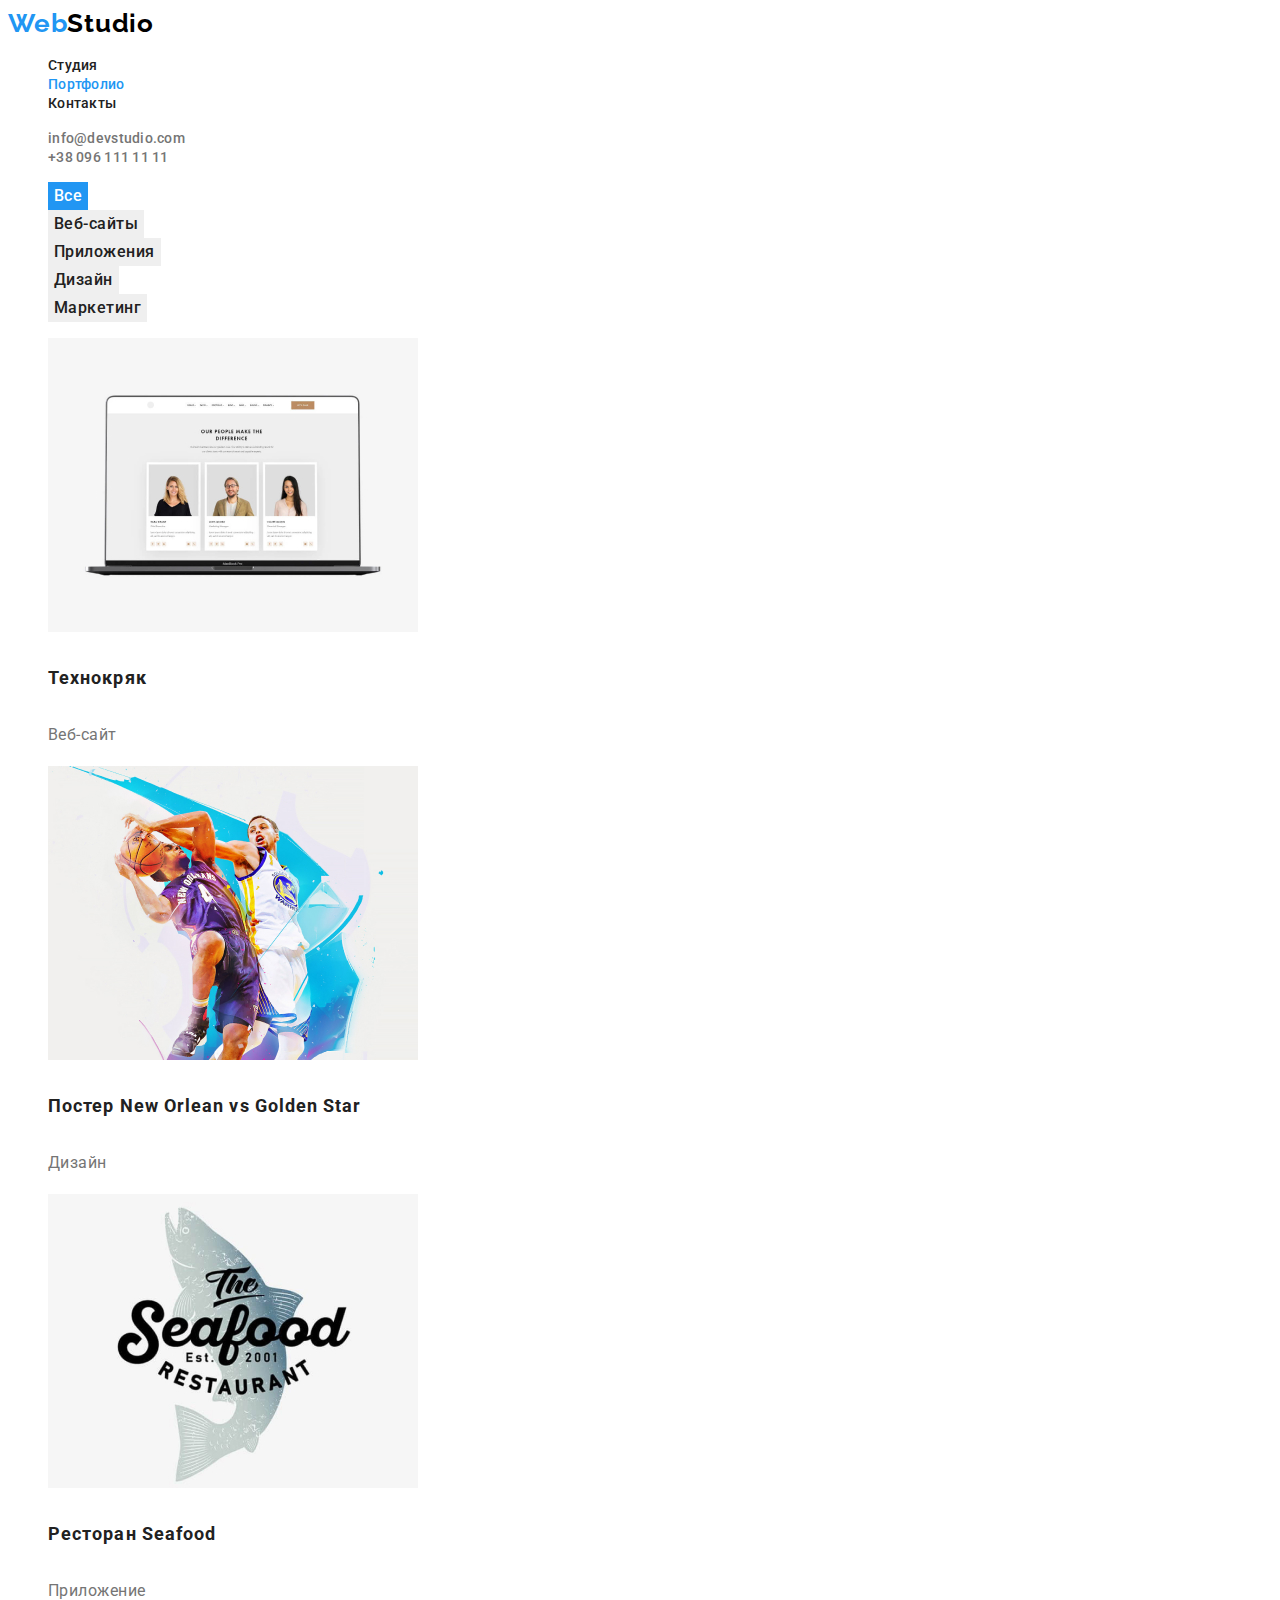
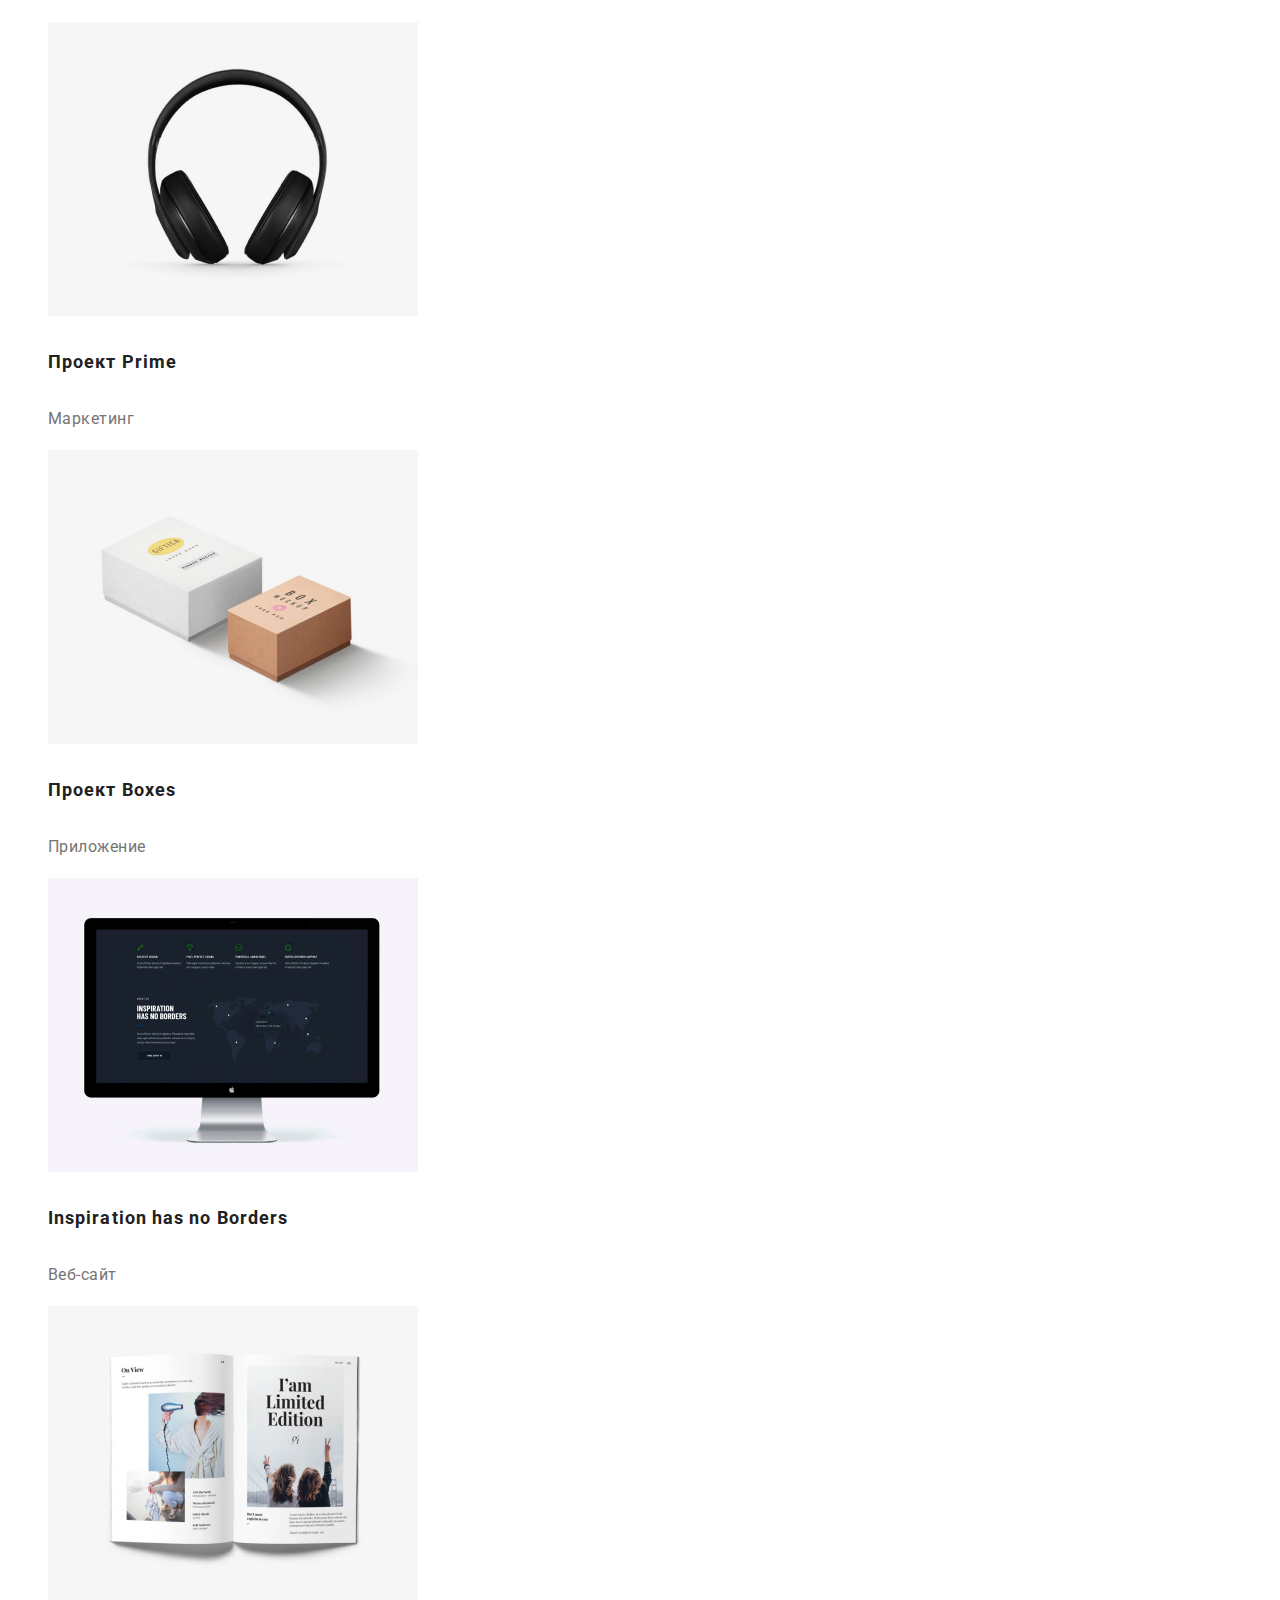
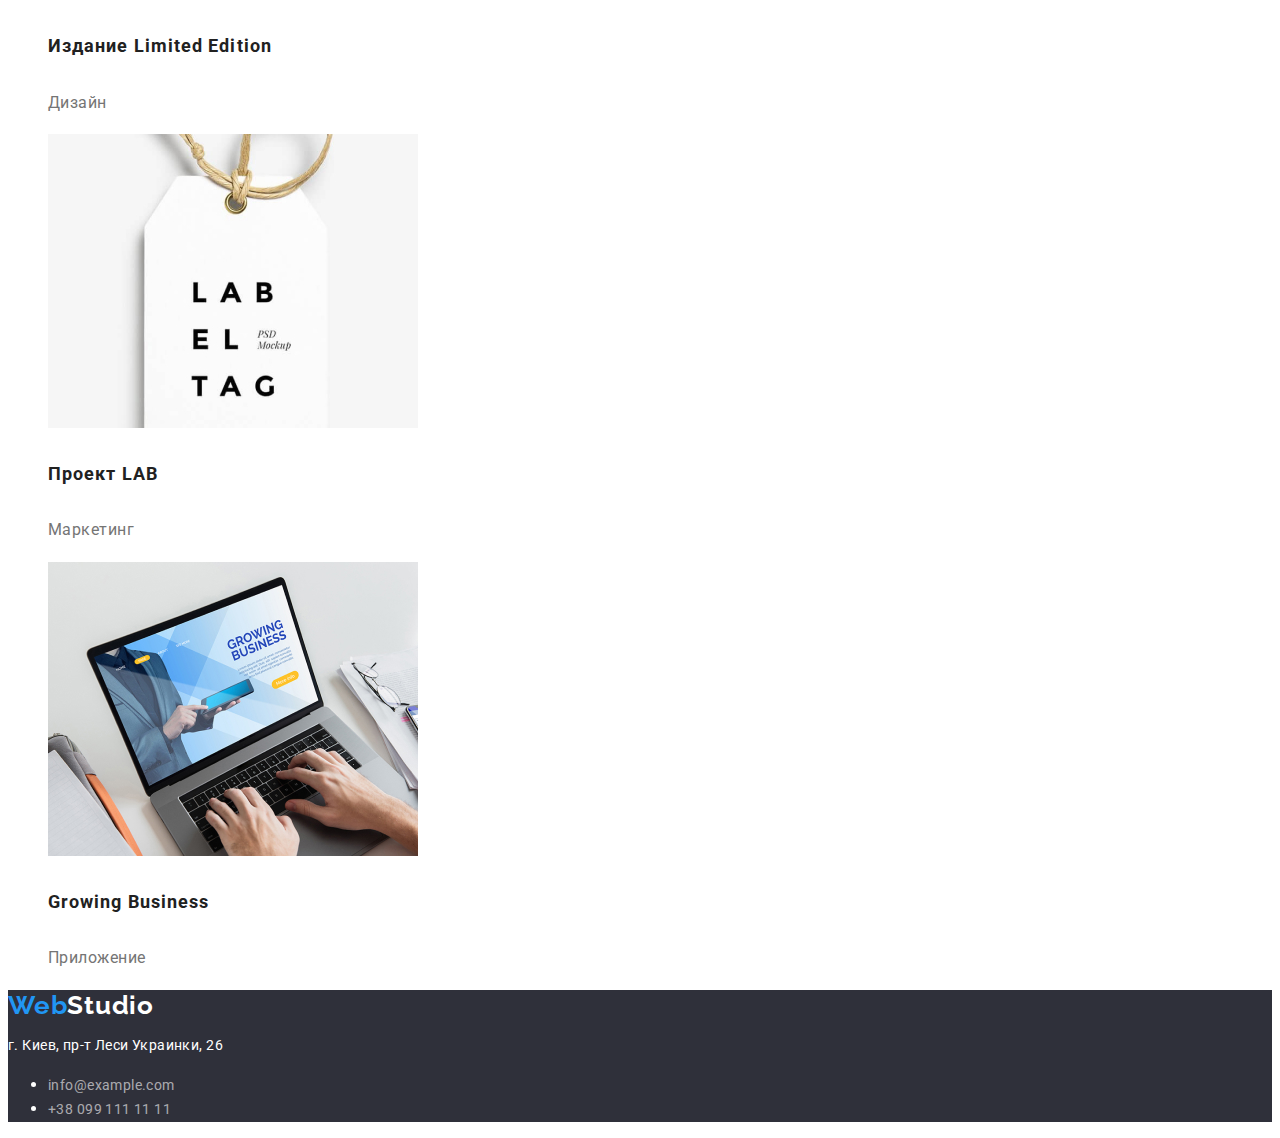
==== portfolio.html @ 3a8ef702 "Копирует файлы из ДЗ-2 в ДЗ-3" ====
<!DOCTYPE html>
<html lang="ru">
  <head>
    <meta charset="UTF-8" />
    <meta http-equiv="X-UA-Compatible" content="IE=edge" />
    <meta name="viewport" content="width=device-width, initial-scale=1.0" />
    <link rel="preconnect" href="https://fonts.googleapis.com">
    <link rel="preconnect" href="https://fonts.gstatic.com" crossorigin>
    <link href="https://fonts.googleapis.com/css2?family=Raleway:wght@700&family=Roboto:wght@400;500;700;900&display=swap" rel="stylesheet">
    <title>Document</title>
    <link rel="stylesheet" href="./css/styles.css" />
  </head>
  <body>
    <!-- Header -->
    <header class="head">
      <nav class="head-navigation">
        <a href="index.html" lang="en" class="head-navigation-logo link">Web<span class="head-navigation-logo-span">Studio</span></a>
        <ul class="head-navigation-list">
          <li><a href="./index.html" class="head-navigation-list-link link">Студия</a></li>
          <li><a href="./portfolio.html" class="head-navigation-list-link current link">Портфолио</a></li>
          <li><a href="" class="head-navigation-list-link link">Контакты</a></li>
        </ul>
        <ul class="head-navigation-contacts">
          <li><a href="mailto:info@devstudio.com" class="head-navigation-contacts-link link">info@devstudio.com</a></li>
          <li><a href="tel:+380961111111" class="head-navigation-contacts-link link">+38 096 111 11 11</a></li>
        </ul>
      </nav>
    </header>
    <main class="base">
      <!-- Кнопки -->
      <section class="filter">
        <div class="portfolio">
          <h2 class="title-hide">Фильтр</h2>
          <ul class="btns">
            <li class="btns-item">
              <button type="button" class="btns-item-klick first">Все</button>
            </li>
            <li class="btns-item">
              <button type="button" class="btns-item-klick">Веб-сайты</button>
            </li>
            <li class="btns-item">
              <button type="button" class="btns-item-klick">Приложения</button>
            </li>
            <li class="btns-item">
              <button type="button" class="btns-item-klick">Дизайн</button>
            </li>
            <li class="btns-item">
              <button type="button" class="btns-item-klick">Маркетинг</button>
            </li>
          </ul>
          <!-- Перечень -->
          <ul class="portfolio-list">
            <li class="portfolio-list-item">
              <img class="portfolio-list-item-images" src="./images/img_08.jpg" alt="фото-Технокряк" height="294" />
              <h4 class="portfolio-list-item-title">Технокряк</h4>
              <p class="portfolio-list-item-description">Веб-сайт</p>
            </li>
            <li class="portfolio-list-item">
              <img class="portfolio-list-item-images" src="./images/img_09.jpg" alt="фото-Постер-New-Orlean-vs-Golden-Star" height="294" />
              <h4 class="portfolio-list-item-title">Постер <span lang="en">New Orlean vs Golden Star</span></h4>
              <p class="portfolio-list-item-description">Дизайн</p>
            </li>
            <li class="portfolio-list-item">
              <img class="portfolio-list-item-images" src="./images/img_10.jpg" alt="фото-Ресторан-Seafood" height="294" />
              <h4 class="portfolio-list-item-title">Ресторан <span lang="en">Seafood</span></h4>
              <p class="portfolio-list-item-description">Приложение</p>
            </li>
            <li class="portfolio-list-item">
              <img class="portfolio-list-item-images" src="./images/img_11.jpg" alt="фото-Проект-Prime" height="294" />
              <h4 class="portfolio-list-item-title">Проект <span lang="en">Prime</span></h4>
              <p class="portfolio-list-item-description">Маркетинг</p>
            </li>
            <li class="portfolio-list-item">
              <img class="portfolio-list-item-images" src="./images/img_12.jpg" alt="фото-Проект-Boxes" height="294" />
              <h4 class="portfolio-list-item-title">Проект <span lang="en">Boxes</span></h4>
              <p class="portfolio-list-item-description">Приложение</p>
            </li>
            <li class="portfolio-list-item">
              <img class="portfolio-list-item-images" src="./images/img_13.jpg" alt="фото-Inspiration-has-no-Borders" height="294" />
              <h4 lang="en" class="portfolio-list-item-title">Inspiration has no Borders</h4>
              <p class="portfolio-list-item-description">Веб-сайт</p>
            </li>
            <li class="portfolio-list-item">
              <img class="portfolio-list-item-images" src="./images/img_14.jpg" alt="фото-Издание-Limited-Edition" height="294" />
              <h4 class="portfolio-list-item-title">Издание <span lang="en">Limited Edition</span></h4>
              <p class="portfolio-list-item-description">Дизайн</p>
            </li>
            <li class="portfolio-list-item">
              <img class="portfolio-list-item-images" src="./images/img_15.jpg" alt="фото-Проект-LAB" height="294" />
              <h4 class="portfolio-list-item-title">Проект <span lang="en">LAB</span></h4>
              <p class="portfolio-list-item-description">Маркетинг</p>
            </li>
            <li class="portfolio-list-item">
              <img class="portfolio-list-item-images" src="./images/img_16.jpg" alt="фото-Growing-Business" height="294" />
              <h4 lang="en" class="portfolio-list-item-title">Growing Business</h4>
              <p class="portfolio-list-item-description">Приложение</p>
            </li>
          </ul>
        </div>
      </section>
    </main>
    <footer class="basement">
      <a href="index.html" class="basement-link link"><span lang="en">Web<span class="basement-link-span">Studio</span></span></a>
      <address class="basement-adress">
        <p class="basement-adress-post">г. Киев, пр-т Леси Украинки, 26</p>
        <ul class="basement-adress-mt">
          <li><a href="mailto:info@example.com" class="basement-adress-mt-link link">info@example.com</a></li>
          <li><a href="tel:+380991111111" class="basement-adress-mt-link link">+38 099 111 11 11</a></li>
        </ul>
      </address>
    </footer>
  </body>
</html>
---- css/styles.css ----
:root {
  --color-head: #212121;
  --color-accent: #2196F3;
  --color-hover: #188CE8;
  --color-black: #000000;
  --color-gray: #757575;
  --color-white: #FFFFFF;
  --color-team: #F5F4FA;
  --color-basement: #2F303A;
  --color-alpha: rgba(255, 255, 255, 0.6);
}

body {
  font-family: 'Roboto', sans-serif;
  color: var(--color-white);
}

/* Дополнительный класс для снятия подчеркиваний со ссылок */
.link {
  text-decoration: none
}

/* ----------HEADER---------- */

.head-navigation-logo {
  font-family: 'Raleway', sans-serif;
  font-weight: 700;
  font-size: 26px;
  line-height: 1.19;
  letter-spacing: 0.03em;
  color: var(--color-accent);
}

.head-navigation-logo-span {
  color: var(--color-black);
}

.head-navigation-list-link {
  font-weight: 500;
  font-size: 14px;
  line-height: 1.14;
  letter-spacing: 0.02em;
  color: var(--color-head);
}

/* Подсветка текущей страницы */
.current {
  color: var(--color-accent);
}

.head-navigation-list-link:hover,
.head-navigation-list-link:focus {
  color: var(--color-accent);
}

.head-navigation-contacts-link {
  font-weight: 500;
  font-size: 14px;
  line-height: 1.14;  
  letter-spacing: 0.02em;
  color: var(--color-gray);
}

.head-navigation-contacts-link:focus,
.head-navigation-contacts-link:hover{
  color: var(--color-accent);
}

/* ----------ГЕРОЙ---------- */

.hero {
  background-color: var(--color-basement);
}

.hero-main {
  font-family: 'Roboto';
  font-weight: 900;
  font-size: 44px;
  line-height: 1.36;
  text-align: center;
  letter-spacing: 0.06em;
  text-transform: uppercase;
  color: var(--color-white);
}

.hero-button {
  font-family: Inherit;
  font-weight: 700;
  font-size: 16px;
  line-height: 1.88;
  display: flex;
  align-items: center;
  text-align: center;
  letter-spacing: 0.06em;
  border: 0;
  background-color: var(--color-accent);
  color: var(--color-white);
  cursor: pointer;
}

.hero-button:hover,
.hero-button:focus {
background-color: var(--color-hover);
}

/* ----------НАШИ ПРИИМЦЩЕСТВА---------- */

.title-hide {
  display: none;
}

.benefits-list-item-title {
  font-size: 14px;
  line-height: 1.14;
  letter-spacing: 0.03em;
  text-transform: uppercase;
  color: var(--color-head);
}

.benefits-list-item-text {
  font-size: 14px;
  line-height: 1.71;
  letter-spacing: 0.03em;
  color: var(--color-gray);
}

/* ----------ЧЕМ МЫ ЗАНИМАЕМСЯ---------- */

.doing-title {
  font-size: 36px;
  line-height: 1.17;
  text-align: center;
  letter-spacing: 0.03em;
  color: var(--color-head);
}

/* ----------НАША КОМАНДА---------- */

.our-team{
  background-color: var(--color-team);
  }

.team-title {
  font-size: 36px;
  line-height: 1.17;
  text-align: center;
  letter-spacing: 0.03em;
  color: var(--color-head);
}

.team-list-item {
  background-color: var(--color-white);
}

.team-list-item-teammate {
  font-weight: 500;
  font-size: 16px;
  line-height: 1.19;
  text-align: center;
  letter-spacing: 0.03em;
  color: var(--color-head);
}

.team-list-item-position {
  font-size: 16px;
  line-height: 1.19;
  text-align: center;
  letter-spacing: 0.03em;
  color: var(--color-gray);
}

/* ----------Портфолио---------- */

.btns-item-klick {
  font-family: Inherit;
  font-weight: 500;
  font-size: 16px;  
  line-height: 26px;
  text-align: center;
  letter-spacing: 0.03em;
  color: var(--color-head);
  cursor: pointer;
  border: 0;
}

/* Подсветка первой кнопки */

.first {
  color: var(--color-white);
  background-color: var(--color-accent);
}

.btns-item-klick:hover,
.btns-item-klick:focus{
  background-color: var(--color-accent);
  color: var(--color-white);
}

.portfolio-list-item-title {
  font-size: 18px;
  line-height: 2;
  letter-spacing: 0.06em;
  color: var(--color-head);
}

.portfolio-list-item-description {
  font-size: 16px;
  line-height: 1.88;
  letter-spacing: 0.03em;
  color: var(--color-gray);
}

/* ----------ПОДВАЛ---------- */

.basement {
  background-color: var(--color-basement);
}

.basement-link {
  font-family: 'Raleway';
  font-weight: 700;
  font-size: 26px;
  line-height: 1.19;
  letter-spacing: 0.03em;
  color: var(--color-accent);
}

.basement-link-span{
  color: var(--color-white);
}

.basement-adress-post {
  font-style: normal;
  font-size: 14px;
  line-height: 1.71;
  letter-spacing: 0.03em;
  color: var(--color-white);
}

.basement-adress-mt-link {
  font-style: normal;
  font-size: 14px;
  line-height: 1.71;
  letter-spacing: 0.03em;
  color: var(--color-alpha);
}

.basement-adress-mt-link:hover,
.basement-adress-mt-link:focus {
  color: var(--color-accent);
}
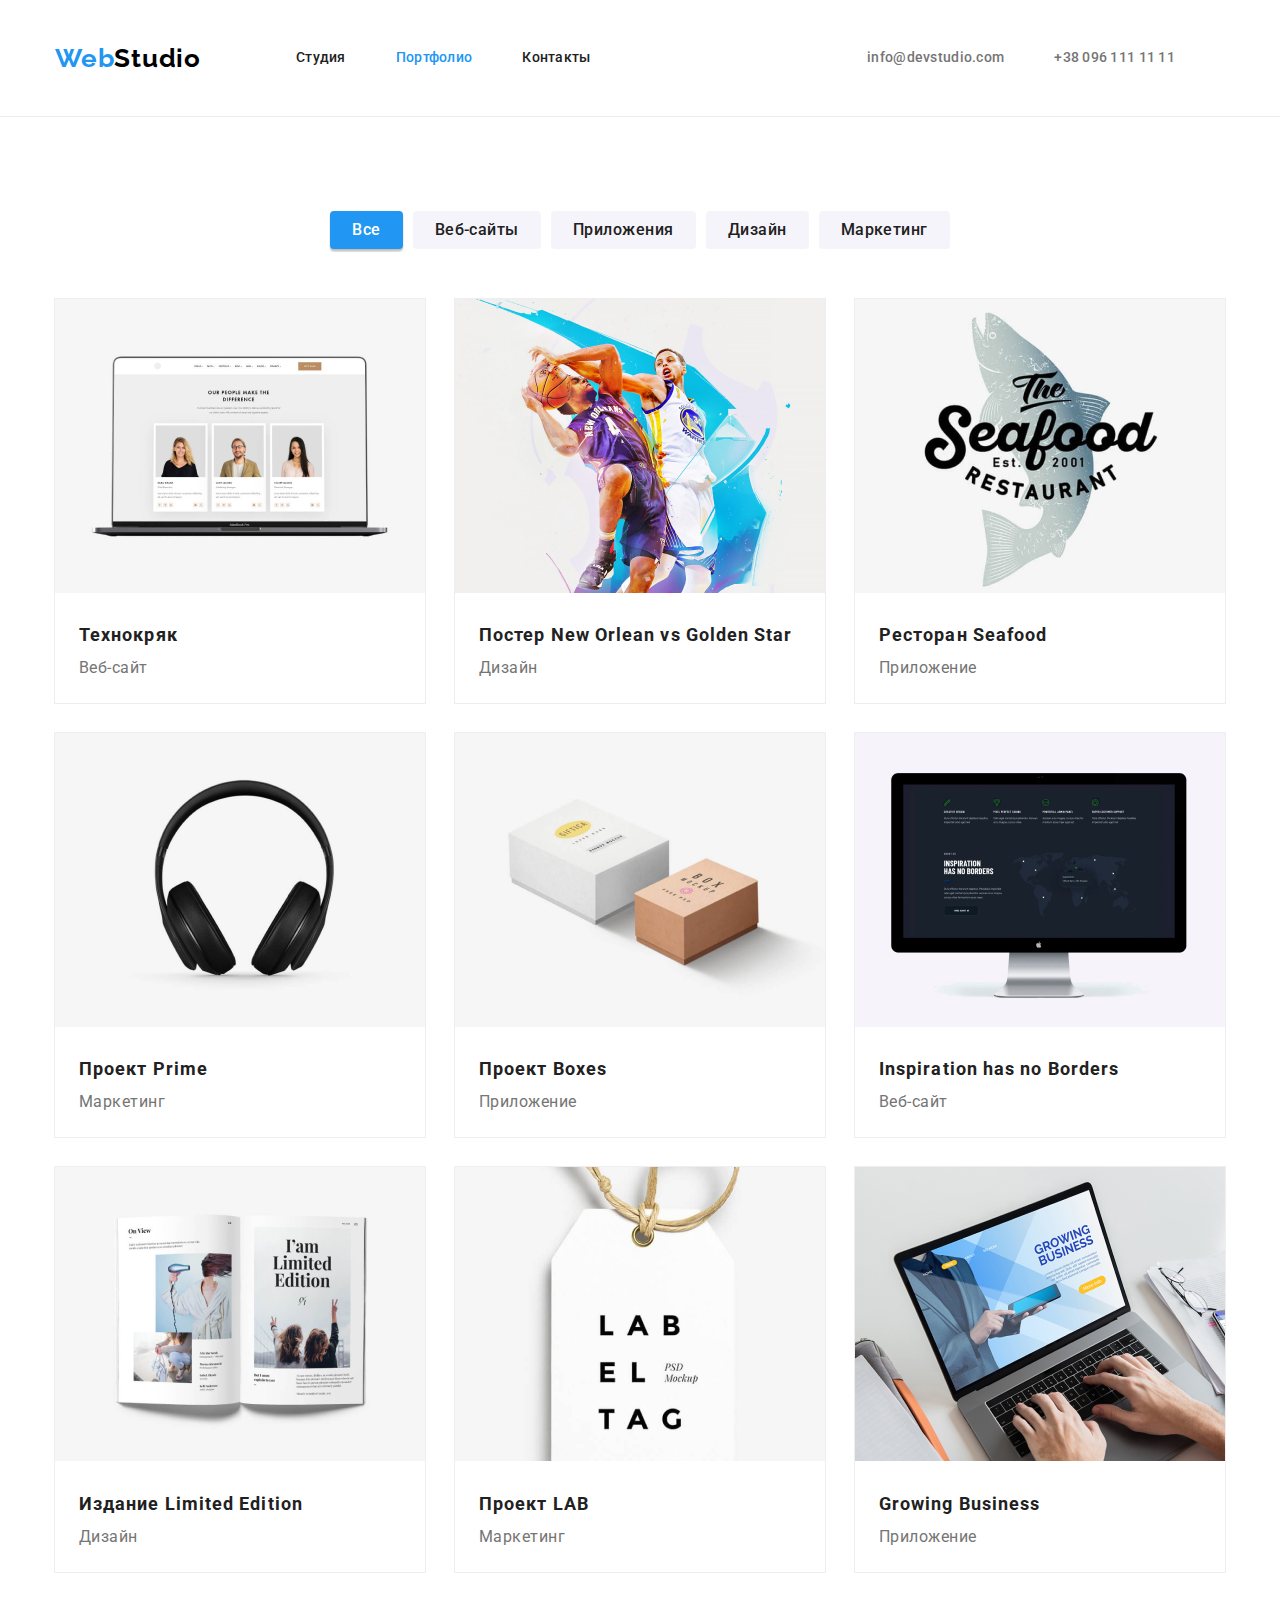
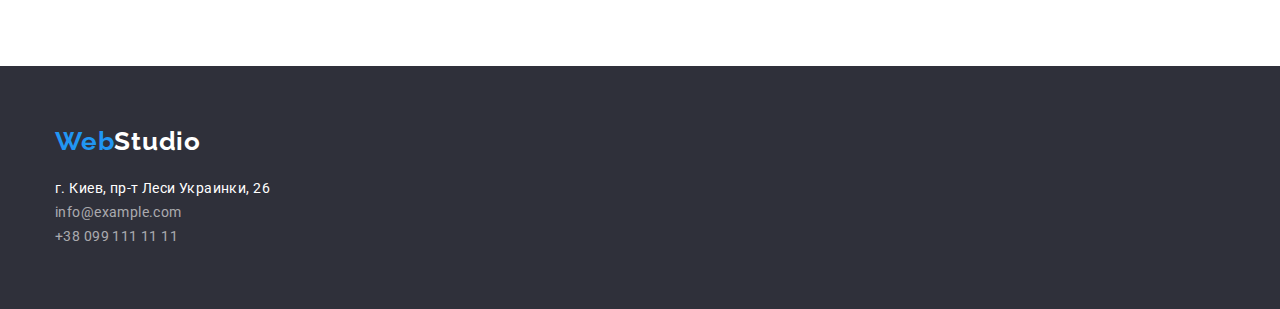
==== commit aa27e62b: "Виконання ДЗ-3" ====
--- a/portfolio.html
+++ b/portfolio.html
@@ -1,113 +1,172 @@
 <!DOCTYPE html>
 <html lang="ru">
-  <head>
-    <meta charset="UTF-8" />
-    <meta http-equiv="X-UA-Compatible" content="IE=edge" />
-    <meta name="viewport" content="width=device-width, initial-scale=1.0" />
-    <link rel="preconnect" href="https://fonts.googleapis.com">
-    <link rel="preconnect" href="https://fonts.gstatic.com" crossorigin>
-    <link href="https://fonts.googleapis.com/css2?family=Raleway:wght@700&family=Roboto:wght@400;500;700;900&display=swap" rel="stylesheet">
-    <title>Document</title>
-    <link rel="stylesheet" href="./css/styles.css" />
-  </head>
-  <body>
-    <!-- Header -->
-    <header class="head">
+<head>
+  <meta charset="UTF-8" />
+  <meta http-equiv="X-UA-Compatible" content="IE=edge" />
+  <meta name="viewport" content="width=device-width, initial-scale=1.0" />
+  <link rel="preconnect" href="https://fonts.googleapis.com">
+  <link rel="preconnect" href="https://fonts.gstatic.com" crossorigin>
+  <link href="https://fonts.googleapis.com/css2?family=Raleway:wght@700&family=Roboto:wght@400;500;700;900&display=swap" rel="stylesheet">
+  <title>Document</title>
+  <link rel="stylesheet" href="https://cdnjs.cloudflare.com/ajax/libs/modern-normalize/1.0.0/modern-normalize.min.css" />
+  <link rel="stylesheet" href="./css/styles.css" />
+</head>
+<body>
+  <!-- Header -->
+  <header class="head">
+    <div class="head-navigation container">
       <nav class="head-navigation">
         <a href="index.html" lang="en" class="head-navigation-logo link">Web<span class="head-navigation-logo-span">Studio</span></a>
-        <ul class="head-navigation-list">
+        <ul class="head-navigation-list list">
           <li><a href="./index.html" class="head-navigation-list-link link">Студия</a></li>
           <li><a href="./portfolio.html" class="head-navigation-list-link current link">Портфолио</a></li>
           <li><a href="" class="head-navigation-list-link link">Контакты</a></li>
         </ul>
-        <ul class="head-navigation-contacts">
-          <li><a href="mailto:info@devstudio.com" class="head-navigation-contacts-link link">info@devstudio.com</a></li>
-          <li><a href="tel:+380961111111" class="head-navigation-contacts-link link">+38 096 111 11 11</a></li>
-        </ul>
       </nav>
-    </header>
-    <main class="base">
-      <!-- Кнопки -->
-      <section class="filter">
-        <div class="portfolio">
-          <h2 class="title-hide">Фильтр</h2>
-          <ul class="btns">
-            <li class="btns-item">
-              <button type="button" class="btns-item-klick first">Все</button>
-            </li>
-            <li class="btns-item">
-              <button type="button" class="btns-item-klick">Веб-сайты</button>
-            </li>
-            <li class="btns-item">
-              <button type="button" class="btns-item-klick">Приложения</button>
-            </li>
-            <li class="btns-item">
-              <button type="button" class="btns-item-klick">Дизайн</button>
-            </li>
-            <li class="btns-item">
-              <button type="button" class="btns-item-klick">Маркетинг</button>
-            </li>
-          </ul>
-          <!-- Перечень -->
-          <ul class="portfolio-list">
-            <li class="portfolio-list-item">
-              <img class="portfolio-list-item-images" src="./images/img_08.jpg" alt="фото-Технокряк" height="294" />
+      <ul class="head-navigation-contacts list">
+        <li><a href="mailto:info@devstudio.com" class="head-navigation-contacts-link link">info@devstudio.com</a></li>
+        <li><a href="tel:+380961111111" class="head-navigation-contacts-link link">+38 096 111 11 11</a></li>
+      </ul>
+    </div>
+  </header>
+  <main class="base">
+    <!-- Кнопки -->
+    <section class="filter">
+      <div class="container">
+        <h2 class="title-hide">Фильтр</h2>
+        <ul class="btns list">
+          <li class="btns-item">
+            <button type="button" class="btns-item-klick first">Все</button>
+          </li>
+          <li class="btns-item">
+            <button type="button" class="btns-item-klick">Веб-сайты</button>
+          </li>
+          <li class="btns-item">
+            <button type="button" class="btns-item-klick">Приложения</button>
+          </li>
+          <li class="btns-item">
+            <button type="button" class="btns-item-klick">Дизайн</button>
+          </li>
+          <li class="btns-item">
+            <button type="button" class="btns-item-klick">Маркетинг</button>
+          </li>
+        </ul> 
+        <!-- Работы в портфолио -->
+        <ul class="portfolio-list list">
+          <li class="portfolio-list-item">
+            <img class="portfolio-list-item-images"
+            src="./images/img_08.jpg"
+            alt="фото-Технокряк"
+            width="370"
+            />
+            <div class="portfolio-list-item-content">
               <h4 class="portfolio-list-item-title">Технокряк</h4>
               <p class="portfolio-list-item-description">Веб-сайт</p>
-            </li>
-            <li class="portfolio-list-item">
-              <img class="portfolio-list-item-images" src="./images/img_09.jpg" alt="фото-Постер-New-Orlean-vs-Golden-Star" height="294" />
+            </div>
+          </li>
+          <li class="portfolio-list-item">
+            <img class="portfolio-list-item-images"
+            src="./images/img_09.jpg"
+            alt="фото-Постер-New-Orlean-vs-Golden-Star"
+            width="370"
+            />
+            <div class="portfolio-list-item-content">
               <h4 class="portfolio-list-item-title">Постер <span lang="en">New Orlean vs Golden Star</span></h4>
               <p class="portfolio-list-item-description">Дизайн</p>
-            </li>
-            <li class="portfolio-list-item">
-              <img class="portfolio-list-item-images" src="./images/img_10.jpg" alt="фото-Ресторан-Seafood" height="294" />
+            </div>
+          </li>
+          <li class="portfolio-list-item">
+            <img class="portfolio-list-item-images"
+            src="./images/img_10.jpg"
+            alt="фото-Ресторан-Seafood"
+            width="370"
+            />
+            <div class="portfolio-list-item-content">
               <h4 class="portfolio-list-item-title">Ресторан <span lang="en">Seafood</span></h4>
               <p class="portfolio-list-item-description">Приложение</p>
-            </li>
-            <li class="portfolio-list-item">
-              <img class="portfolio-list-item-images" src="./images/img_11.jpg" alt="фото-Проект-Prime" height="294" />
+            </div>
+          </li>
+          <li class="portfolio-list-item">
+            <img class="portfolio-list-item-images"
+            src="./images/img_11.jpg"
+            alt="фото-Проект-Prime"
+            width="370"
+            />
+            <div class="portfolio-list-item-content">
               <h4 class="portfolio-list-item-title">Проект <span lang="en">Prime</span></h4>
               <p class="portfolio-list-item-description">Маркетинг</p>
-            </li>
-            <li class="portfolio-list-item">
-              <img class="portfolio-list-item-images" src="./images/img_12.jpg" alt="фото-Проект-Boxes" height="294" />
+            </div>
+          </li>
+          <li class="portfolio-list-item">
+            <img class="portfolio-list-item-images"
+            src="./images/img_12.jpg"
+            alt="фото-Проект-Boxes"
+            width="370"
+            />
+            <div class="portfolio-list-item-content">
               <h4 class="portfolio-list-item-title">Проект <span lang="en">Boxes</span></h4>
               <p class="portfolio-list-item-description">Приложение</p>
-            </li>
-            <li class="portfolio-list-item">
-              <img class="portfolio-list-item-images" src="./images/img_13.jpg" alt="фото-Inspiration-has-no-Borders" height="294" />
+            </div>
+          </li>
+          <li class="portfolio-list-item">
+            <img class="portfolio-list-item-images"
+            src="./images/img_13.jpg"
+            alt="фото-Inspiration-has-no-Borders"
+            width="370"
+            />
+            <div class="portfolio-list-item-content">
               <h4 lang="en" class="portfolio-list-item-title">Inspiration has no Borders</h4>
               <p class="portfolio-list-item-description">Веб-сайт</p>
-            </li>
-            <li class="portfolio-list-item">
-              <img class="portfolio-list-item-images" src="./images/img_14.jpg" alt="фото-Издание-Limited-Edition" height="294" />
+            </div>
+          </li>
+          <li class="portfolio-list-item">
+            <img class="portfolio-list-item-images"
+            src="./images/img_14.jpg"
+            alt="фото-Издание-Limited-Edition"
+            width="370"
+            />
+            <div class="portfolio-list-item-content">
               <h4 class="portfolio-list-item-title">Издание <span lang="en">Limited Edition</span></h4>
               <p class="portfolio-list-item-description">Дизайн</p>
-            </li>
-            <li class="portfolio-list-item">
-              <img class="portfolio-list-item-images" src="./images/img_15.jpg" alt="фото-Проект-LAB" height="294" />
+            </div>
+          </li>
+          <li class="portfolio-list-item">
+            <img class="portfolio-list-item-images"
+            src="./images/img_15.jpg"
+            alt="фото-Проект-LAB"
+            width="370"
+            />
+            <div class="portfolio-list-item-content">
               <h4 class="portfolio-list-item-title">Проект <span lang="en">LAB</span></h4>
               <p class="portfolio-list-item-description">Маркетинг</p>
-            </li>
-            <li class="portfolio-list-item">
-              <img class="portfolio-list-item-images" src="./images/img_16.jpg" alt="фото-Growing-Business" height="294" />
+            </div>
+          </li>
+          <li class="portfolio-list-item">
+            <img class="portfolio-list-item-images"
+            src="./images/img_16.jpg"
+            alt="фото-Growing-Business"
+            width="370"
+            />
+            <div class="portfolio-list-item-content">
               <h4 lang="en" class="portfolio-list-item-title">Growing Business</h4>
               <p class="portfolio-list-item-description">Приложение</p>
-            </li>
-          </ul>
-        </div>
-      </section>
-    </main>
-    <footer class="basement">
+            </div>
+          </li>
+        </ul>
+      </div>
+    </section>
+  </main>
+  <footer class="basement">
+    <div class="container">
       <a href="index.html" class="basement-link link"><span lang="en">Web<span class="basement-link-span">Studio</span></span></a>
       <address class="basement-adress">
         <p class="basement-adress-post">г. Киев, пр-т Леси Украинки, 26</p>
-        <ul class="basement-adress-mt">
+        <ul class="basement-adress-mt list">
           <li><a href="mailto:info@example.com" class="basement-adress-mt-link link">info@example.com</a></li>
           <li><a href="tel:+380991111111" class="basement-adress-mt-link link">+38 099 111 11 11</a></li>
         </ul>
       </address>
-    </footer>
-  </body>
+    </div>
+  </footer>
+</body>
 </html>
--- a/css/styles.css
+++ b/css/styles.css
@@ -8,19 +8,47 @@
   --color-team: #F5F4FA;
   --color-basement: #2F303A;
   --color-alpha: rgba(255, 255, 255, 0.6);
+  --shadows: 0px 3px 1px rgba(0, 0, 0, 0.1), 0px 1px 2px rgba(0, 0, 0, 0.08), 0px 2px 2px rgba(0, 0, 0, 0.12);
 }
 
 body {
   font-family: 'Roboto', sans-serif;
   color: var(--color-white);
-}
-
-/* Дополнительный класс для снятия подчеркиваний со ссылок */
+  background-color: var(--color-white);
+}
+
+/* Доп. класс для снятия подчеркиваний со ссылок */
 .link {
   text-decoration: none
 }
 
+/* Доп. класс для удаления точек */
+.list {
+  padding: 0;
+  margin: 0;
+  list-style: none;
+}
+
+p, h1, h2, h3, h4, h5, h6 {
+  margin: 0;
+}
+
+.container {
+  width: 1200px;
+  padding: 0 15px;
+  margin: 0 auto;
+}
+
 /* ----------HEADER---------- */
+
+.head {
+  border-bottom: 1px solid #ececec;
+}
+
+.head-navigation {
+  display: flex;
+  align-items: center;
+}
 
 .head-navigation-logo {
   font-family: 'Raleway', sans-serif;
@@ -29,13 +57,28 @@
   line-height: 1.19;
   letter-spacing: 0.03em;
   color: var(--color-accent);
+  display: block;
+  padding-top: 25px;
+  padding-bottom: 25px;
+  margin-right: 95px;
 }
 
 .head-navigation-logo-span {
   color: var(--color-black);
 }
 
+.head-navigation-list {
+  padding-bottom: 25px;
+  padding-top: 25px;
+  display: block;
+  display: flex;
+}
+
 .head-navigation-list-link {
+  padding-bottom: 25px;
+  padding-top: 25px;
+  margin-right: 50px;
+  display: block;
   font-weight: 500;
   font-size: 14px;
   line-height: 1.14;
@@ -43,6 +86,15 @@
   color: var(--color-head);
 }
 
+.head-navigation-list-link + .head-navigation-list-link {
+  margin-left: 50px;
+}
+
+/* 2й вариант */
+/* .head-navigation-list-link:not(:last-child) {
+  margin-left: 50px;
+} */
+
 /* Подсветка текущей страницы */
 .current {
   color: var(--color-accent);
@@ -53,7 +105,15 @@
   color: var(--color-accent);
 }
 
+.head-navigation-contacts {
+  display: flex;
+  margin-left: auto;
+}
+
 .head-navigation-contacts-link {
+  display: block;
+  padding-top: 30px;
+  padding-bottom: 30px;
   font-weight: 500;
   font-size: 14px;
   line-height: 1.14;  
@@ -61,6 +121,10 @@
   color: var(--color-gray);
 }
 
+.head-navigation-contacts-link:first-of-type {
+  margin-right: 50px;
+}
+
 .head-navigation-contacts-link:focus,
 .head-navigation-contacts-link:hover{
   color: var(--color-accent);
@@ -69,10 +133,14 @@
 /* ----------ГЕРОЙ---------- */
 
 .hero {
+  padding-top: 200px;
+  padding-bottom: 200px;
+  text-align: center;
   background-color: var(--color-basement);
 }
 
 .hero-main {
+  margin-bottom: 30px;
   font-family: 'Roboto';
   font-weight: 900;
   font-size: 44px;
@@ -84,15 +152,17 @@
 }
 
 .hero-button {
+  display: inline-block;
+  padding: 10px 32px;
+  border-radius: 4px;
+  min-width: 200px;
+  text-align: center;
   font-family: Inherit;
   font-weight: 700;
   font-size: 16px;
   line-height: 1.88;
-  display: flex;
-  align-items: center;
-  text-align: center;
   letter-spacing: 0.06em;
-  border: 0;
+  border: none;
   background-color: var(--color-accent);
   color: var(--color-white);
   cursor: pointer;
@@ -109,7 +179,19 @@
   display: none;
 }
 
+.benefits {
+  background-color: var(--color-white);
+  padding-top: 94px;
+  padding-bottom: 94px;
+}
+
+.benefits-list {
+  display: flex;
+  justify-content: space-between;
+}
+
 .benefits-list-item-title {
+  margin-bottom: 10px;
   font-size: 14px;
   line-height: 1.14;
   letter-spacing: 0.03em;
@@ -124,9 +206,19 @@
   color: var(--color-gray);
 }
 
+.benefits-list-item + .benefits-list-item {
+  min-width: 270px;
+  margin-left: 30px;
+}
+
 /* ----------ЧЕМ МЫ ЗАНИМАЕМСЯ---------- */
 
+.doing-list-item + .doing-list-item{
+  margin-left: 30px;
+}
+
 .doing-title {
+  margin-bottom: 50px;
   font-size: 36px;
   line-height: 1.17;
   text-align: center;
@@ -134,13 +226,24 @@
   color: var(--color-head);
 }
 
+.doing-list {
+  display: flex;
+}
+
+.doing-list-item + .doing-list-item{
+  margin-left: 30px;
+}
+
 /* ----------НАША КОМАНДА---------- */
 
 .our-team{
   background-color: var(--color-team);
+  padding-top: 94px;
+  padding-bottom: 94px; 
   }
 
 .team-title {
+  margin-bottom: 50px;
   font-size: 36px;
   line-height: 1.17;
   text-align: center;
@@ -148,11 +251,28 @@
   color: var(--color-head);
 }
 
+.team-list {
+  display: flex;
+}
+
 .team-list-item {
+  min-width: 270px;
+  box-shadow: var(--shadows);
+  border-radius: 0px 0px 4px 4px;
   background-color: var(--color-white);
 }
 
+.team-list-item + .team-list-item{
+  margin-left: 30px;
+}
+
+.team-content {
+  padding-bottom: 30px;
+  padding-top: 30px;
+}
+
 .team-list-item-teammate {
+  margin-bottom: 10px;
   font-weight: 500;
   font-size: 16px;
   line-height: 1.19;
@@ -170,30 +290,62 @@
 }
 
 /* ----------Портфолио---------- */
+
+.filter {
+  padding: 94px 0;
+}
+
+.btns {
+  display: flex;
+  justify-content: center;
+  margin-bottom: 50px;
+}
+
+.btns-item + .btns-item {
+  margin-left: 10px;
+}
 
 .btns-item-klick {
   font-family: Inherit;
   font-weight: 500;
   font-size: 16px;  
-  line-height: 26px;
-  text-align: center;
-  letter-spacing: 0.03em;
-  color: var(--color-head);
+  line-height: 1.6;
+  letter-spacing: 0.03em;
+  color: var(--color-head);
+  background-color: var(--color-team);
   cursor: pointer;
+  text-align: center;
   border: 0;
+  border-radius: 4px;
+  padding: 6px 22px;
 }
 
 /* Подсветка первой кнопки */
-
 .first {
+  box-shadow: var(--shadows);
   color: var(--color-white);
   background-color: var(--color-accent);
 }
 
 .btns-item-klick:hover,
 .btns-item-klick:focus{
+  box-shadow: var(--shadows);
   background-color: var(--color-accent);
   color: var(--color-white);
+}
+
+.portfolio-list {
+  display: flex;
+  flex-wrap: wrap;
+  margin-top: -30px;
+  margin-left: -30px;
+}
+
+.portfolio-list-item {
+  flex-basis: calc(100% / 3 - 30px);
+  margin-top: 30px;
+  margin-left: 30px; 
+  outline: 1px solid #EEEEEE;
 }
 
 .portfolio-list-item-title {
@@ -210,13 +362,21 @@
   color: var(--color-gray);
 }
 
+.portfolio-list-item-content {
+  padding: 20px 24px;
+}
+
 /* ----------ПОДВАЛ---------- */
 
 .basement {
+  padding-top: 60px;
+  padding-bottom: 60px;
   background-color: var(--color-basement);
 }
 
 .basement-link {
+  display: inline-block;
+  margin-bottom: 20px;
   font-family: 'Raleway';
   font-weight: 700;
   font-size: 26px;
@@ -226,10 +386,12 @@
 }
 
 .basement-link-span{
+  display: inline-block;
   color: var(--color-white);
 }
 
 .basement-adress-post {
+  display: block;
   font-style: normal;
   font-size: 14px;
   line-height: 1.71;
@@ -238,11 +400,16 @@
 }
 
 .basement-adress-mt-link {
+  display: block;
   font-style: normal;
   font-size: 14px;
   line-height: 1.71;
   letter-spacing: 0.03em;
   color: var(--color-alpha);
+}
+
+.basement-adress-mt-link + .basement-adress-mt-link {
+  margin-top: 9px;
 }
 
 .basement-adress-mt-link:hover,
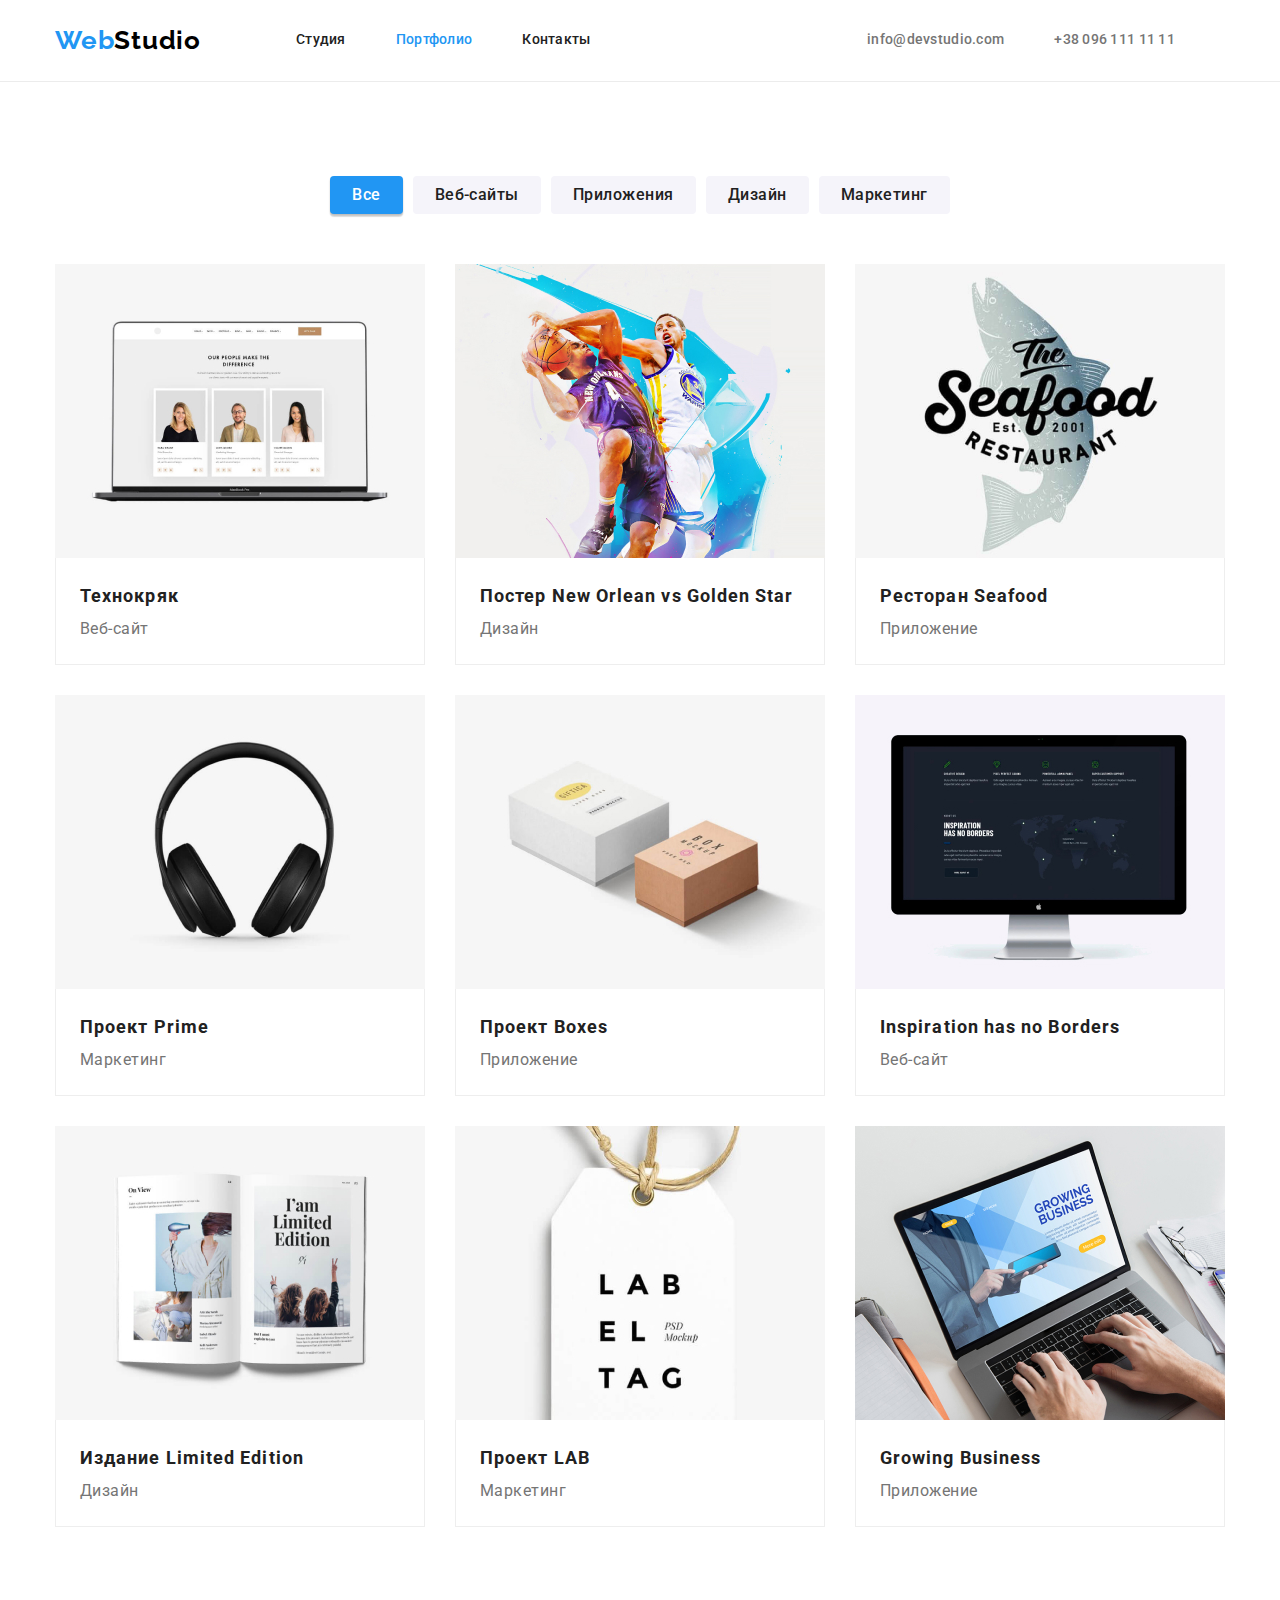
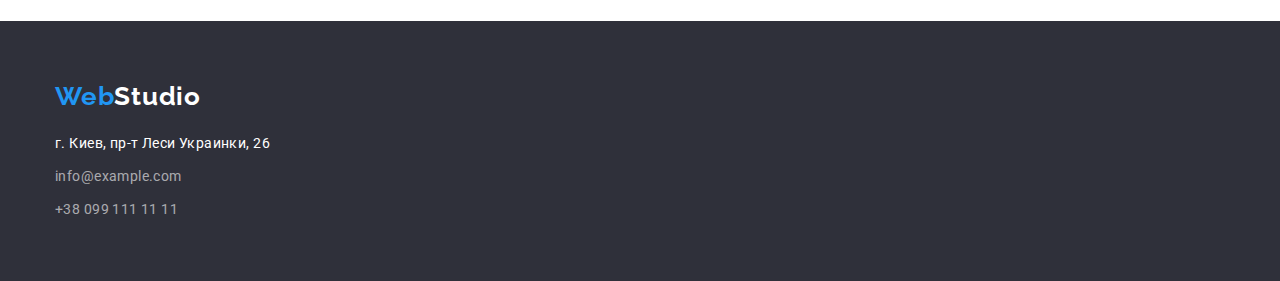
==== commit dc263d9e: "Исправление ошибок" ====
--- a/portfolio.html
+++ b/portfolio.html
@@ -18,14 +18,14 @@
       <nav class="head-navigation">
         <a href="index.html" lang="en" class="head-navigation-logo link">Web<span class="head-navigation-logo-span">Studio</span></a>
         <ul class="head-navigation-list list">
-          <li><a href="./index.html" class="head-navigation-list-link link">Студия</a></li>
-          <li><a href="./portfolio.html" class="head-navigation-list-link current link">Портфолио</a></li>
-          <li><a href="" class="head-navigation-list-link link">Контакты</a></li>
+          <li class="head-navigation-item"><a href="./index.html" class="head-navigation-list-link link">Студия</a></li>
+          <li class="head-navigation-item"><a href="./portfolio.html" class="head-navigation-list-link current link">Портфолио</a></li>
+          <li class="head-navigation-item"><a href="" class="head-navigation-list-link link">Контакты</a></li>
         </ul>
       </nav>
       <ul class="head-navigation-contacts list">
-        <li><a href="mailto:info@devstudio.com" class="head-navigation-contacts-link link">info@devstudio.com</a></li>
-        <li><a href="tel:+380961111111" class="head-navigation-contacts-link link">+38 096 111 11 11</a></li>
+        <li class="head-navigation-contacts-item"><a href="mailto:info@devstudio.com" class="head-navigation-contacts-link link">info@devstudio.com</a></li>
+        <li class="head-navigation-contacts-item"><a href="tel:+380961111111" class="head-navigation-contacts-link link">+38 096 111 11 11</a></li>
       </ul>
     </div>
   </header>
@@ -60,7 +60,7 @@
             width="370"
             />
             <div class="portfolio-list-item-content">
-              <h4 class="portfolio-list-item-title">Технокряк</h4>
+              <h3 class="portfolio-list-item-title">Технокряк</h3>
               <p class="portfolio-list-item-description">Веб-сайт</p>
             </div>
           </li>
@@ -71,7 +71,7 @@
             width="370"
             />
             <div class="portfolio-list-item-content">
-              <h4 class="portfolio-list-item-title">Постер <span lang="en">New Orlean vs Golden Star</span></h4>
+              <h3 class="portfolio-list-item-title">Постер <span lang="en">New Orlean vs Golden Star</span></h3>
               <p class="portfolio-list-item-description">Дизайн</p>
             </div>
           </li>
@@ -82,7 +82,7 @@
             width="370"
             />
             <div class="portfolio-list-item-content">
-              <h4 class="portfolio-list-item-title">Ресторан <span lang="en">Seafood</span></h4>
+              <h3 class="portfolio-list-item-title">Ресторан <span lang="en">Seafood</span></h3>
               <p class="portfolio-list-item-description">Приложение</p>
             </div>
           </li>
@@ -93,7 +93,7 @@
             width="370"
             />
             <div class="portfolio-list-item-content">
-              <h4 class="portfolio-list-item-title">Проект <span lang="en">Prime</span></h4>
+              <h3 class="portfolio-list-item-title">Проект <span lang="en">Prime</span></h3>
               <p class="portfolio-list-item-description">Маркетинг</p>
             </div>
           </li>
@@ -104,7 +104,7 @@
             width="370"
             />
             <div class="portfolio-list-item-content">
-              <h4 class="portfolio-list-item-title">Проект <span lang="en">Boxes</span></h4>
+              <h3 class="portfolio-list-item-title">Проект <span lang="en">Boxes</span></h3>
               <p class="portfolio-list-item-description">Приложение</p>
             </div>
           </li>
@@ -115,7 +115,7 @@
             width="370"
             />
             <div class="portfolio-list-item-content">
-              <h4 lang="en" class="portfolio-list-item-title">Inspiration has no Borders</h4>
+              <h3 lang="en" class="portfolio-list-item-title">Inspiration has no Borders</h3>
               <p class="portfolio-list-item-description">Веб-сайт</p>
             </div>
           </li>
@@ -126,7 +126,7 @@
             width="370"
             />
             <div class="portfolio-list-item-content">
-              <h4 class="portfolio-list-item-title">Издание <span lang="en">Limited Edition</span></h4>
+              <h3 class="portfolio-list-item-title">Издание <span lang="en">Limited Edition</span></h3>
               <p class="portfolio-list-item-description">Дизайн</p>
             </div>
           </li>
@@ -137,7 +137,7 @@
             width="370"
             />
             <div class="portfolio-list-item-content">
-              <h4 class="portfolio-list-item-title">Проект <span lang="en">LAB</span></h4>
+              <h3 class="portfolio-list-item-title">Проект <span lang="en">LAB</span></h3>
               <p class="portfolio-list-item-description">Маркетинг</p>
             </div>
           </li>
@@ -148,7 +148,7 @@
             width="370"
             />
             <div class="portfolio-list-item-content">
-              <h4 lang="en" class="portfolio-list-item-title">Growing Business</h4>
+              <h3 lang="en" class="portfolio-list-item-title">Growing Business</h3>
               <p class="portfolio-list-item-description">Приложение</p>
             </div>
           </li>
@@ -162,8 +162,8 @@
       <address class="basement-adress">
         <p class="basement-adress-post">г. Киев, пр-т Леси Украинки, 26</p>
         <ul class="basement-adress-mt list">
-          <li><a href="mailto:info@example.com" class="basement-adress-mt-link link">info@example.com</a></li>
-          <li><a href="tel:+380991111111" class="basement-adress-mt-link link">+38 099 111 11 11</a></li>
+          <li class="basement-adress-item"><a href="mailto:info@example.com" class="basement-adress-mt-link link">info@example.com</a></li>
+          <li class="basement-adress-item"><a href="tel:+380991111111" class="basement-adress-mt-link link">+38 099 111 11 11</a></li>
         </ul>
       </address>
     </div>
--- a/css/styles.css
+++ b/css/styles.css
@@ -39,6 +39,12 @@
   margin: 0 auto;
 }
 
+img {
+  display: block;
+  max-width: 100%;
+  height: auto;
+}
+
 /* ----------HEADER---------- */
 
 .head {
@@ -68,16 +74,17 @@
 }
 
 .head-navigation-list {
-  padding-bottom: 25px;
-  padding-top: 25px;
-  display: block;
-  display: flex;
+  display: block;
+  display: flex;
+}
+
+.head-navigation-item:not(:last-child) {
+  margin-right: 50px;
 }
 
 .head-navigation-list-link {
   padding-bottom: 25px;
   padding-top: 25px;
-  margin-right: 50px;
   display: block;
   font-weight: 500;
   font-size: 14px;
@@ -86,15 +93,6 @@
   color: var(--color-head);
 }
 
-.head-navigation-list-link + .head-navigation-list-link {
-  margin-left: 50px;
-}
-
-/* 2й вариант */
-/* .head-navigation-list-link:not(:last-child) {
-  margin-left: 50px;
-} */
-
 /* Подсветка текущей страницы */
 .current {
   color: var(--color-accent);
@@ -110,10 +108,15 @@
   margin-left: auto;
 }
 
+.head-navigation-contacts-item:not(:last-child) {
+  margin-left: 50px;
+}
+
 .head-navigation-contacts-link {
   display: block;
-  padding-top: 30px;
-  padding-bottom: 30px;
+  padding-top: 25px;
+  padding-bottom: 25px;
+  margin-left: auto;
   font-weight: 500;
   font-size: 14px;
   line-height: 1.14;  
@@ -175,8 +178,18 @@
 
 /* ----------НАШИ ПРИИМЦЩЕСТВА---------- */
 
+/* Скрытый заголовок */
 .title-hide {
-  display: none;
+  position: absolute;
+  white-space: nowrap;
+  width: 1px;
+  height: 1px;
+  overflow: hidden;
+  border: 0;
+  padding: 0;
+  clip: rect(0 0 0 0);
+  clip-path: inset(50%);
+  margin: -1px;
 }
 
 .benefits {
@@ -190,6 +203,15 @@
   justify-content: space-between;
 }
 
+.benefits-list-item {
+  flex-basis: calc(100% / 4 - 30px);
+  min-width: 270px;
+}
+
+.benefits-list-item + .benefits-list-item {
+  margin-left: 30px;
+}
+
 .benefits-list-item-title {
   margin-bottom: 10px;
   font-size: 14px;
@@ -206,15 +228,10 @@
   color: var(--color-gray);
 }
 
-.benefits-list-item + .benefits-list-item {
-  min-width: 270px;
-  margin-left: 30px;
-}
-
 /* ----------ЧЕМ МЫ ЗАНИМАЕМСЯ---------- */
 
-.doing-list-item + .doing-list-item{
-  margin-left: 30px;
+.doing {
+  padding-bottom: 94px;
 }
 
 .doing-title {
@@ -230,9 +247,14 @@
   display: flex;
 }
 
-.doing-list-item + .doing-list-item{
+.doing-list-item:not(:last-child) {
+  margin-right: 30px;
+}
+
+/* 2й вариант */
+/* .doing-list-item + .doing-list-item{
   margin-left: 30px;
-}
+} */
 
 /* ----------НАША КОМАНДА---------- */
 
@@ -327,7 +349,7 @@
   background-color: var(--color-accent);
 }
 
-.btns-item-klick:hover,
+.btns-item-klick:hover,ч  ч 
 .btns-item-klick:focus{
   box-shadow: var(--shadows);
   background-color: var(--color-accent);
@@ -345,7 +367,6 @@
   flex-basis: calc(100% / 3 - 30px);
   margin-top: 30px;
   margin-left: 30px; 
-  outline: 1px solid #EEEEEE;
 }
 
 .portfolio-list-item-title {
@@ -364,6 +385,9 @@
 
 .portfolio-list-item-content {
   padding: 20px 24px;
+  border-bottom: 1px solid #EEEEEE;
+  border-left: 1px solid #EEEEEE;
+  border-right: 1px solid #EEEEEE;
 }
 
 /* ----------ПОДВАЛ---------- */
@@ -391,6 +415,7 @@
 }
 
 .basement-adress-post {
+  margin-bottom: 9px;
   display: block;
   font-style: normal;
   font-size: 14px;
@@ -400,7 +425,6 @@
 }
 
 .basement-adress-mt-link {
-  display: block;
   font-style: normal;
   font-size: 14px;
   line-height: 1.71;
@@ -408,8 +432,8 @@
   color: var(--color-alpha);
 }
 
-.basement-adress-mt-link + .basement-adress-mt-link {
-  margin-top: 9px;
+.basement-adress-item:not(:last-child) {
+  margin-bottom: 9px;
 }
 
 .basement-adress-mt-link:hover,
